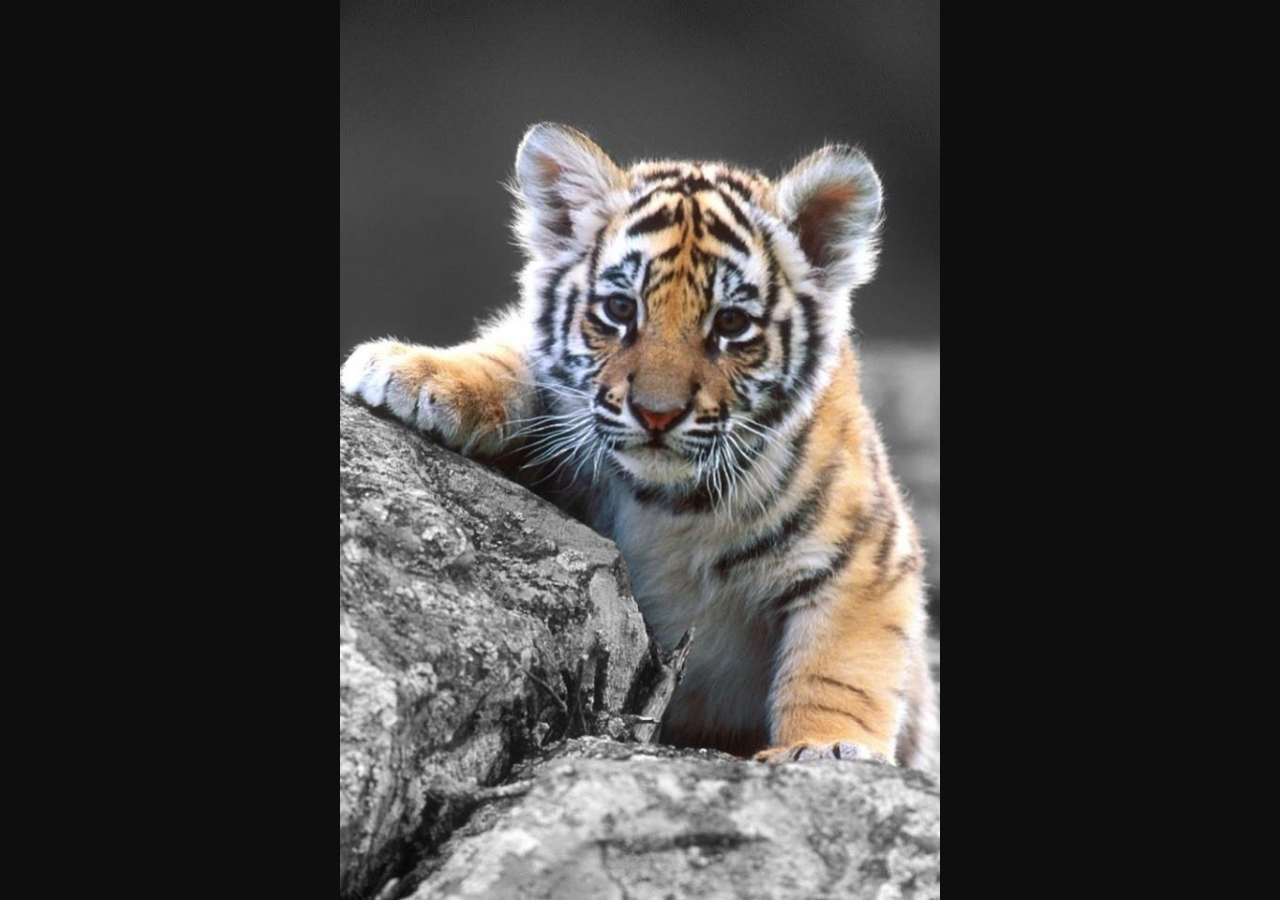
==== frontend/index.html @ 4da1b3b7 "Create simple Flask server" ====
<!DOCTYPE html>
<html lang="en">
    <head>
        <title>Photoframe Slideshow</title>
        <meta charset="UTF-8">
        <meta name="viewport" content="width=device-width, initial-scale=1">
        <link href="css/style.css" rel="stylesheet">
    </head>
    <body>
        <img alt="">
        <video autoplay></video>
        <script src="scripts/slideshow.js"></script>
    </body>
</html>
---- frontend/css/style.css ----
html, body {
    background: #0e0e0e;
    min-height: 100%;
    height: 100%;
    margin: 0px;
}

img {
    display: none;
    height: 100vh;
    margin: auto;
}

video {
    display: none;
    min-width: 100%;
    width: 100%;
    height: auto;
    background-color: black;
    background-size: cover;
    top: 50%;
    position: relative;
    transform: translateY(-50%);
}
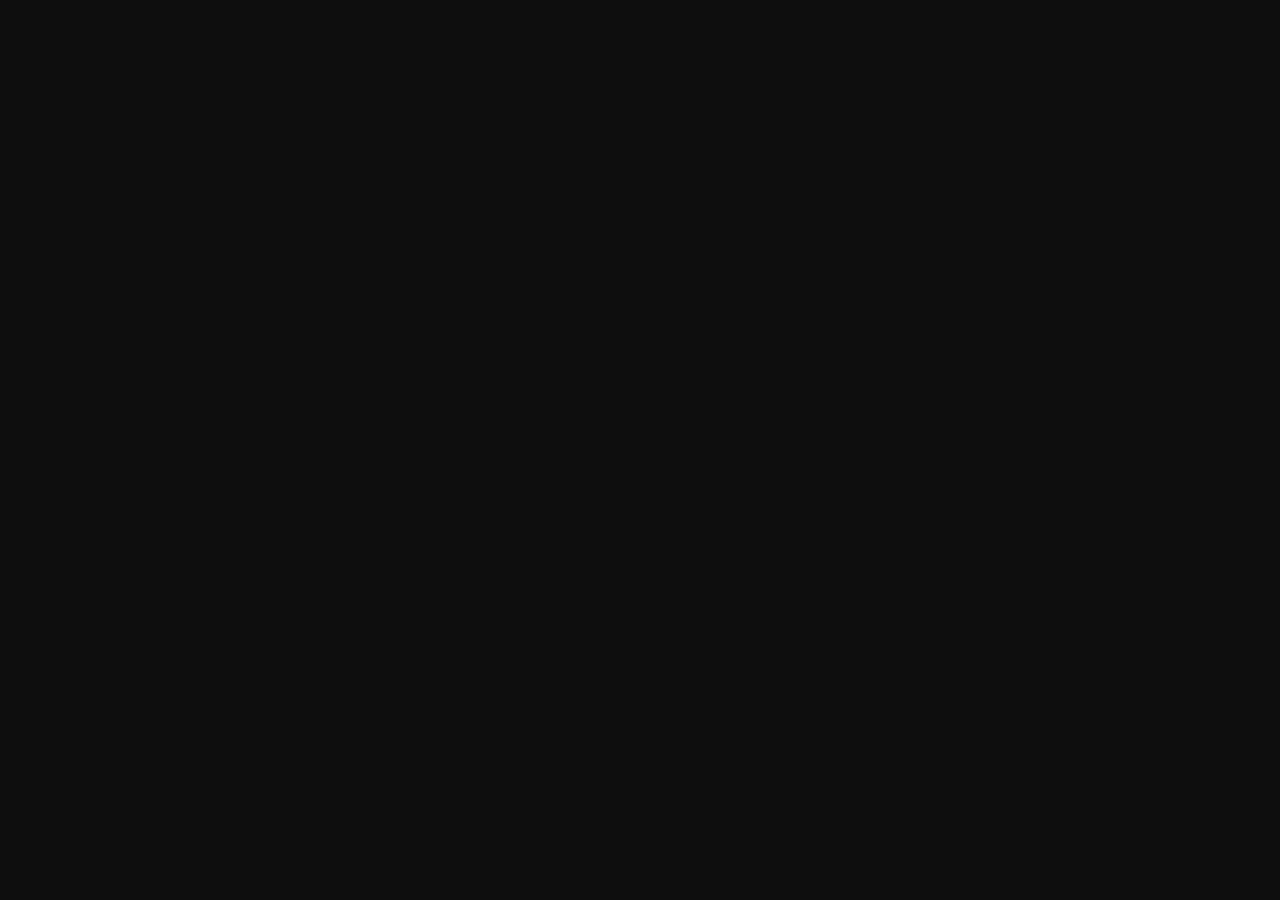
==== commit 17ae2f57: "Add favicons" ====
--- a/frontend/index.html
+++ b/frontend/index.html
@@ -4,6 +4,14 @@
         <title>Photoframe Slideshow</title>
         <meta charset="UTF-8">
         <meta name="viewport" content="width=device-width, initial-scale=1">
+
+        <link rel="apple-touch-icon" sizes="180x180" href="/apple-touch-icon.png">
+        <link rel="icon" type="image/png" sizes="32x32" href="/favicon-32x32.png">
+        <link rel="icon" type="image/png" sizes="16x16" href="/favicon-16x16.png">
+        <link rel="manifest" href="/manifest.json">
+        <link rel="mask-icon" href="/safari-pinned-tab.svg" color="#5bbad5">
+        <meta name="theme-color" content="#ffffff">
+
         <link href="css/style.css" rel="stylesheet">
     </head>
     <body>
@@ -11,4 +19,4 @@
         <video autoplay></video>
         <script src="scripts/slideshow.js"></script>
     </body>
-</html>+</html>
